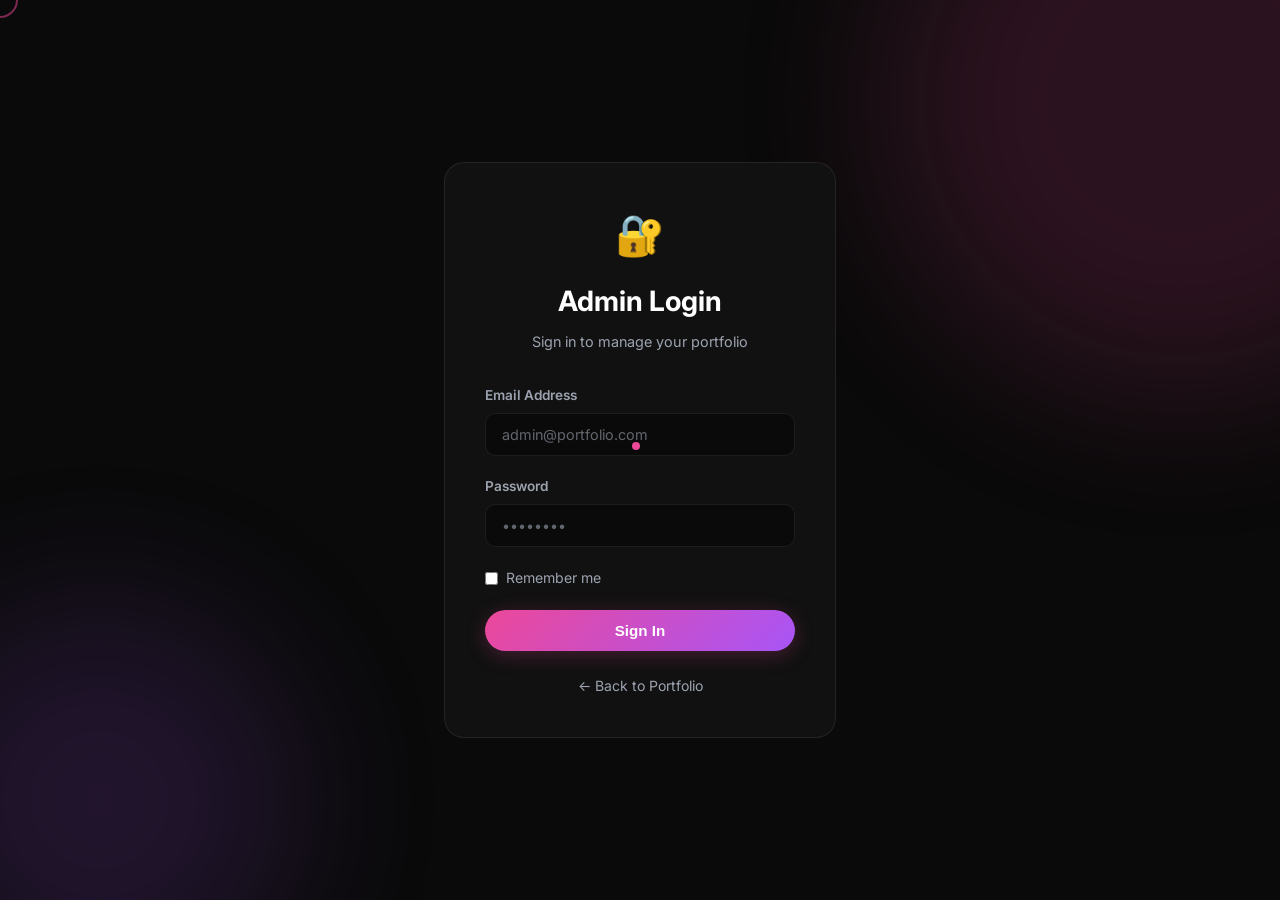
==== templates/login.html @ adeab5c2 "Add files via upload" ====
<!DOCTYPE html>
<html lang="en" data-theme="dark" data-accent="pink">
<head>
  <meta charset="UTF-8">
  <meta name="viewport" content="width=device-width, initial-scale=1.0">
  <title>Admin Login — Portfolio</title>
  <link rel="stylesheet" href="/static/css/style.css">
  <link rel="stylesheet" href="/static/css/animations.css">
  <link rel="preconnect" href="https://fonts.googleapis.com">
  <link href="https://fonts.googleapis.com/css2?family=Inter:wght@300;400;500;600;700&display=swap" rel="stylesheet">
</head>
<body class="login-page">
  <div class="cursor-dot" id="cursorDot"></div>
  <div class="cursor-ring" id="cursorRing"></div>
  <div class="bg-orbs">
    <div class="bg-orb bg-orb-1"></div>
    <div class="bg-orb bg-orb-2"></div>
  </div>

  <div class="login-container">
    <div class="login-card reveal">
      <div class="login-header">
        <div class="login-icon">🔐</div>
        <h1>Admin Login</h1>
        <p>Sign in to manage your portfolio</p>
      </div>
      <div class="login-error" id="loginError" style="display:none"></div>
      <form class="login-form" id="loginForm">
        <div class="form-group">
          <label>Email Address</label>
          <input type="email" name="email" id="emailInput" placeholder="admin@portfolio.com" required>
        </div>
        <div class="form-group">
          <label>Password</label>
          <input type="password" name="password" id="passwordInput" placeholder="••••••••" required>
        </div>
        <label class="checkbox-wrap">
          <input type="checkbox" id="rememberMe"> Remember me
        </label>
        <button type="submit" class="btn-primary btn-glow btn-full" id="loginBtn">
          Sign In
        </button>
      </form>
      <a href="/" class="back-link">← Back to Portfolio</a>
    </div>
  </div>

  <div class="toast-container" id="toastContainer"></div>
  <script src="/static/js/utils.js"></script>
  <script src="/static/js/cursor.js"></script>
  <script src="/static/js/animations.js"></script>
  <script>
    initScrollReveal();
    initCursor();

    document.getElementById('loginForm').addEventListener('submit', async function(e) {
      e.preventDefault();
      const btn = document.getElementById('loginBtn');
      const errEl = document.getElementById('loginError');
      btn.textContent = 'Signing in...';
      btn.disabled = true;
      errEl.style.display = 'none';

      const email = document.getElementById('emailInput').value;
      const password = document.getElementById('passwordInput').value;

      try {
        const res = await fetch('/papi/login', {
          method: 'POST',
          headers: { 'Content-Type': 'application/json' },
          body: JSON.stringify({ email, password }),
          credentials: 'include'
        });
        const data = await res.json();
        if (data.success) {
          showToast('Welcome back!', 'success');
          setTimeout(() => window.location.href = '/admin', 500);
        } else {
          errEl.textContent = data.error || 'Invalid credentials';
          errEl.style.display = 'block';
          btn.textContent = 'Sign In';
          btn.disabled = false;
        }
      } catch (err) {
        errEl.textContent = 'Connection error. Please try again.';
        errEl.style.display = 'block';
        btn.textContent = 'Sign In';
        btn.disabled = false;
      }
    });
  </script>
</body>
</html>
---- static/css/style.css ----
/* ── Variables ─────────────────────────────── */
:root {
  --primary: #ec4899;
  --primary-light: #f472b6;
  --primary-dark: #db2777;
  --bg-dark: #0a0a0a;
  --bg-card: #111111;
  --bg-card2: #1a1a1a;
  --text-primary: #ffffff;
  --text-secondary: #9ca3af;
  --border-color: rgba(255,255,255,0.08);
  --gradient-primary: linear-gradient(135deg, #ec4899, #a855f7);
  --shadow-glow: 0 0 30px rgba(236,72,153,0.25);
  --transition: all 0.3s cubic-bezier(0.4,0,0.2,1);
  --radius: 12px;
  --font: 'Inter', sans-serif;
}

[data-accent="pink"]    { --primary:#ec4899; --primary-light:#f472b6; --primary-dark:#db2777; --gradient-primary:linear-gradient(135deg,#ec4899,#a855f7); }
[data-accent="purple"]  { --primary:#a855f7; --primary-light:#c084fc; --primary-dark:#9333ea; --gradient-primary:linear-gradient(135deg,#a855f7,#6366f1); }
[data-accent="cyan"]    { --primary:#06b6d4; --primary-light:#22d3ee; --primary-dark:#0891b2; --gradient-primary:linear-gradient(135deg,#06b6d4,#3b82f6); }
[data-accent="emerald"] { --primary:#10b981; --primary-light:#34d399; --primary-dark:#059669; --gradient-primary:linear-gradient(135deg,#10b981,#06b6d4); }
[data-accent="amber"]   { --primary:#f59e0b; --primary-light:#fbbf24; --primary-dark:#d97706; --gradient-primary:linear-gradient(135deg,#f59e0b,#ef4444); }
[data-accent="rose"]    { --primary:#f43f5e; --primary-light:#fb7185; --primary-dark:#e11d48; --gradient-primary:linear-gradient(135deg,#f43f5e,#ec4899); }
[data-accent="mono"]    { --primary:#ffffff; --primary-light:#e5e7eb; --primary-dark:#d1d5db; --gradient-primary:linear-gradient(135deg,#ffffff,#9ca3af); }

[data-theme="light"] {
  --bg-dark: #f8fafc;
  --bg-card: #ffffff;
  --bg-card2: #f1f5f9;
  --text-primary: #0f172a;
  --text-secondary: #64748b;
  --border-color: rgba(0,0,0,0.08);
}

/* ── Reset ─────────────────────────────────── */
*, *::before, *::after { box-sizing: border-box; margin: 0; padding: 0; }
html { scroll-behavior: smooth; }
body {
  font-family: var(--font);
  background: var(--bg-dark);
  color: var(--text-primary);
  line-height: 1.6;
  overflow-x: hidden;
}
a { color: inherit; text-decoration: none; }
img { max-width: 100%; display: block; }

/* ── Scroll Progress ───────────────────────── */
.scroll-progress {
  position: fixed; top: 0; left: 0; height: 3px; z-index: 9999;
  background: var(--gradient-primary);
  width: 0%; transition: width 0.1s linear;
}

/* ── Background Orbs ───────────────────────── */
.bg-orbs { position: fixed; inset: 0; pointer-events: none; z-index: 0; overflow: hidden; }
.bg-orb {
  position: absolute; border-radius: 50%;
  filter: blur(80px); opacity: 0.15;
  animation: orbFloat 20s ease-in-out infinite;
}
.bg-orb-1 { width: 600px; height: 600px; top: -200px; right: -200px; background: var(--primary); animation-delay: 0s; }
.bg-orb-2 { width: 400px; height: 400px; bottom: -100px; left: -100px; background: #a855f7; animation-delay: -7s; }
.bg-orb-3 { width: 300px; height: 300px; top: 50%; left: 50%; background: var(--primary-light); animation-delay: -14s; }

/* ── Navbar ────────────────────────────────── */
.navbar {
  position: fixed; top: 0; left: 0; right: 0; z-index: 1000;
  padding: 1rem 0;
  background: rgba(10,10,10,0.8);
  backdrop-filter: blur(20px);
  border-bottom: 1px solid var(--border-color);
  transition: var(--transition);
}
[data-theme="light"] .navbar { background: rgba(248,250,252,0.85); }
.navbar.scrolled { padding: 0.6rem 0; }
.nav-container {
  max-width: 1200px; margin: 0 auto; padding: 0 1.5rem;
  display: flex; align-items: center; gap: 2rem;
}
.nav-logo {
  font-size: 1.25rem; font-weight: 700;
  background: var(--gradient-primary);
  -webkit-background-clip: text; -webkit-text-fill-color: transparent;
  background-clip: text; white-space: nowrap;
}
.nav-links {
  display: flex; list-style: none; gap: 0.25rem; flex: 1; justify-content: center;
}
.nav-link {
  padding: 0.4rem 0.75rem; border-radius: 8px; font-size: 0.9rem; font-weight: 500;
  color: var(--text-secondary); transition: var(--transition);
}
.nav-link:hover, .nav-link.active { color: var(--primary); }
.nav-actions { display: flex; align-items: center; gap: 0.5rem; }

/* ── Hamburger ─────────────────────────────── */
.hamburger {
  display: none; flex-direction: column; gap: 5px; cursor: pointer;
  background: none; border: none; padding: 0.5rem;
}
.hamburger span {
  display: block; width: 22px; height: 2px;
  background: var(--text-primary); border-radius: 2px; transition: var(--transition);
}
.hamburger.open span:nth-child(1) { transform: rotate(45deg) translate(5px,5px); }
.hamburger.open span:nth-child(2) { opacity: 0; }
.hamburger.open span:nth-child(3) { transform: rotate(-45deg) translate(5px,-5px); }

/* ── Buttons ───────────────────────────────── */
.btn-primary {
  display: inline-flex; align-items: center; justify-content: center;
  padding: 0.75rem 1.75rem; border-radius: 50px; font-weight: 600; font-size: 0.95rem;
  background: var(--gradient-primary); color: #fff; border: none; cursor: pointer;
  transition: var(--transition); position: relative; overflow: hidden;
}
.btn-primary:hover { transform: translateY(-2px); box-shadow: var(--shadow-glow); }
.btn-outline {
  display: inline-flex; align-items: center; justify-content: center;
  padding: 0.75rem 1.75rem; border-radius: 50px; font-weight: 600; font-size: 0.95rem;
  background: transparent; color: var(--text-primary);
  border: 1.5px solid var(--border-color); cursor: pointer; transition: var(--transition);
}
.btn-outline:hover { border-color: var(--primary); color: var(--primary); transform: translateY(-2px); }
.btn-sm { padding: 0.4rem 1rem; font-size: 0.8rem; }
.btn-full { width: 100%; }
.btn-glow { box-shadow: 0 4px 20px rgba(236,72,153,0.25); }

/* ── Hero ──────────────────────────────────── */
.hero {
  min-height: 100vh; display: flex; align-items: center;
  padding: 6rem 1.5rem 3rem; position: relative; z-index: 1;
}
.hero-content {
  max-width: 1200px; margin: 0 auto; width: 100%;
  display: grid; grid-template-columns: 1fr auto; gap: 4rem; align-items: center;
}
.availability-badge {
  display: inline-flex; align-items: center; gap: 0.5rem;
  padding: 0.35rem 1rem; border-radius: 50px; font-size: 0.85rem; font-weight: 500;
  background: rgba(236,72,153,0.12); border: 1px solid rgba(236,72,153,0.3);
  color: var(--primary); margin-bottom: 1.25rem;
}
.pulse-dot {
  width: 8px; height: 8px; border-radius: 50%; background: var(--primary);
  animation: pulse 2s ease-in-out infinite;
}
.hero-name {
  font-size: clamp(2.5rem, 5vw, 4rem); font-weight: 800;
  line-height: 1.1; margin-bottom: 0.5rem;
}
.hero-title {
  font-size: clamp(1.25rem, 3vw, 1.75rem); font-weight: 600;
  margin-bottom: 1.25rem;
}
.hero-about {
  font-size: 1.05rem; color: var(--text-secondary);
  max-width: 520px; margin-bottom: 2rem; line-height: 1.8;
}
.hero-social {
  display: flex; gap: 0.75rem; margin-bottom: 2rem; flex-wrap: wrap;
}
.social-link {
  display: inline-flex; align-items: center; justify-content: center;
  width: 42px; height: 42px; border-radius: 10px; font-size: 1.1rem;
  background: var(--bg-card); border: 1px solid var(--border-color);
  transition: var(--transition);
}
.social-link:hover { border-color: var(--primary); transform: translateY(-3px); box-shadow: 0 8px 20px rgba(0,0,0,0.3); }
.hero-cta { display: flex; gap: 1rem; flex-wrap: wrap; }
.avatar-ring {
  width: 260px; height: 260px; border-radius: 50%;
  background: var(--gradient-primary); padding: 4px;
  animation: spin-slow 10s linear infinite;
}
.avatar-img {
  width: 100%; height: 100%; border-radius: 50%;
  background: var(--bg-card);
  display: flex; align-items: center; justify-content: center;
  overflow: hidden; border: 4px solid var(--bg-dark);
}
.avatar-img img { width: 100%; height: 100%; object-fit: cover; }
.avatar-placeholder {
  font-size: 3.5rem; font-weight: 700;
  background: var(--gradient-primary);
  -webkit-background-clip: text; -webkit-text-fill-color: transparent;
  background-clip: text;
}

/* ── Stats ─────────────────────────────────── */
.stats-strip {
  background: var(--bg-card); border-top: 1px solid var(--border-color);
  border-bottom: 1px solid var(--border-color); padding: 1.5rem 1.5rem;
  position: relative; z-index: 1;
}
.stats-container {
  max-width: 1200px; margin: 0 auto;
  display: grid; grid-template-columns: repeat(auto-fit, minmax(150px,1fr)); gap: 1rem;
}
.stat-item { text-align: center; padding: 1rem; }
.stat-icon { font-size: 1.5rem; margin-bottom: 0.4rem; }
.stat-value { font-size: 1.5rem; font-weight: 700; color: var(--primary); }
.stat-label { font-size: 0.8rem; color: var(--text-secondary); text-transform: uppercase; letter-spacing: 0.05em; }

/* ── Sections ──────────────────────────────── */
.section { padding: 5rem 1.5rem; position: relative; z-index: 1; }
.section-alt { background: var(--bg-card); }
.container { max-width: 1200px; margin: 0 auto; }
.section-header { text-align: center; margin-bottom: 3.5rem; }
.section-title { font-size: clamp(1.75rem, 3vw, 2.5rem); font-weight: 800; margin-bottom: 0.75rem; }
.section-subtitle { color: var(--text-secondary); font-size: 1.05rem; }
.gradient-text {
  background: var(--gradient-primary);
  -webkit-background-clip: text; -webkit-text-fill-color: transparent; background-clip: text;
}

/* ── About ─────────────────────────────────── */
.about-grid { display: grid; grid-template-columns: 1fr 1fr; gap: 3rem; align-items: start; }
.about-sub { font-size: 1.1rem; font-weight: 600; margin-bottom: 1.25rem; }
.tech-grid { display: grid; grid-template-columns: repeat(auto-fill, minmax(100px,1fr)); gap: 0.75rem; }
.tech-card {
  background: var(--bg-card2); border: 1px solid var(--border-color);
  border-radius: var(--radius); padding: 1rem 0.75rem; text-align: center;
  transition: var(--transition); cursor: default;
}
.tech-card:hover { border-color: var(--primary); transform: translateY(-3px); }
.tech-icon { font-size: 1.5rem; margin-bottom: 0.4rem; }
.tech-name { font-size: 0.78rem; font-weight: 500; color: var(--text-secondary); }
.tabs { display: flex; gap: 0.5rem; margin-bottom: 1.5rem; border-bottom: 1px solid var(--border-color); }
.tab {
  padding: 0.6rem 1.25rem; border-radius: 8px 8px 0 0; font-size: 0.9rem; font-weight: 500;
  background: none; border: none; cursor: pointer; color: var(--text-secondary);
  transition: var(--transition); border-bottom: 2px solid transparent;
}
.tab.active { color: var(--primary); border-bottom-color: var(--primary); }
.tab-content { color: var(--text-secondary); line-height: 1.8; }
.info-row { display: flex; gap: 0.75rem; margin-bottom: 0.6rem; align-items: center; }
.info-icon { font-size: 1rem; }
.info-label { font-weight: 500; color: var(--text-primary); min-width: 80px; }
.info-value { color: var(--text-secondary); }

/* ── Services ──────────────────────────────── */
.services-grid { display: grid; grid-template-columns: repeat(auto-fit, minmax(240px,1fr)); gap: 1.5rem; }
.service-card {
  background: var(--bg-dark); border: 1px solid var(--border-color);
  border-radius: var(--radius); padding: 2rem; transition: var(--transition);
  position: relative; overflow: hidden;
}
[data-theme="light"] .service-card { background: var(--bg-card2); }
.service-card::before {
  content: ''; position: absolute; top: 0; left: 0; right: 0; height: 3px;
  background: var(--gradient-primary); transform: scaleX(0); transform-origin: left;
  transition: var(--transition);
}
.service-card:hover { transform: translateY(-6px); border-color: rgba(236,72,153,0.3); }
.service-card:hover::before { transform: scaleX(1); }
.service-icon { font-size: 2.5rem; margin-bottom: 1rem; }
.service-title { font-size: 1.1rem; font-weight: 700; margin-bottom: 0.75rem; }
.service-desc { color: var(--text-secondary); font-size: 0.92rem; line-height: 1.7; }

/* ── Skills ────────────────────────────────── */
.skills-category { margin-bottom: 2.5rem; }
.skills-cat-title {
  font-size: 1rem; font-weight: 600; color: var(--primary);
  text-transform: uppercase; letter-spacing: 0.05em; margin-bottom: 1.25rem;
  display: flex; align-items: center; gap: 0.5rem;
}
.skills-cat-title::after { content: ''; flex: 1; height: 1px; background: var(--border-color); }
.skills-list { display: grid; grid-template-columns: repeat(auto-fill, minmax(280px,1fr)); gap: 1rem; }
.skill-item { background: var(--bg-card2); border-radius: var(--radius); padding: 1rem 1.25rem; }
.skill-header { display: flex; justify-content: space-between; align-items: center; margin-bottom: 0.6rem; }
.skill-name { font-size: 0.9rem; font-weight: 600; display: flex; align-items: center; gap: 0.5rem; }
.skill-pct { font-size: 0.8rem; font-weight: 700; color: var(--primary); }
.skill-bar-bg { height: 6px; background: rgba(255,255,255,0.08); border-radius: 50px; overflow: hidden; }
[data-theme="light"] .skill-bar-bg { background: rgba(0,0,0,0.08); }
.skill-bar {
  height: 100%; border-radius: 50px;
  background: var(--gradient-primary);
  width: 0%; transition: width 1.2s cubic-bezier(0.4,0,0.2,1);
}

/* ── Projects ──────────────────────────────── */
.projects-grid { display: grid; grid-template-columns: repeat(auto-fit, minmax(300px,1fr)); gap: 1.5rem; }
.project-card {
  background: var(--bg-dark); border: 1px solid var(--border-color);
  border-radius: var(--radius); overflow: hidden; transition: var(--transition);
}
[data-theme="light"] .project-card { background: var(--bg-card2); }
.project-card:hover { transform: translateY(-6px); border-color: rgba(236,72,153,0.3); box-shadow: 0 20px 40px rgba(0,0,0,0.3); }
.project-img {
  width: 100%; height: 200px; background: linear-gradient(135deg, var(--bg-card2), var(--bg-card));
  display: flex; align-items: center; justify-content: center; font-size: 3rem;
  overflow: hidden;
}
.project-img img { width: 100%; height: 100%; object-fit: cover; }
.project-body { padding: 1.5rem; }
.project-title { font-size: 1.1rem; font-weight: 700; margin-bottom: 0.5rem; }
.project-desc { font-size: 0.88rem; color: var(--text-secondary); line-height: 1.6; margin-bottom: 1rem; }
.project-tags { display: flex; flex-wrap: wrap; gap: 0.4rem; margin-bottom: 1.25rem; }
.project-tag {
  padding: 0.2rem 0.6rem; border-radius: 50px; font-size: 0.75rem; font-weight: 500;
  background: rgba(236,72,153,0.1); color: var(--primary); border: 1px solid rgba(236,72,153,0.2);
}
.project-links { display: flex; gap: 0.75rem; }
.project-link {
  display: inline-flex; align-items: center; gap: 0.4rem;
  padding: 0.4rem 0.9rem; border-radius: 8px; font-size: 0.8rem; font-weight: 600;
  background: var(--bg-card2); border: 1px solid var(--border-color); transition: var(--transition);
}
.project-link:hover { border-color: var(--primary); color: var(--primary); }

/* ── Timeline ──────────────────────────────── */
.timeline { position: relative; padding-left: 2rem; }
.timeline::before {
  content: ''; position: absolute; left: 0; top: 0; bottom: 0;
  width: 2px; background: linear-gradient(to bottom, var(--primary), transparent);
}
.timeline-item { position: relative; padding: 0 0 2.5rem 2rem; }
.timeline-dot {
  position: absolute; left: -2.4rem; top: 0.25rem;
  width: 14px; height: 14px; border-radius: 50%;
  background: var(--gradient-primary); border: 2px solid var(--bg-dark);
  box-shadow: 0 0 0 4px rgba(236,72,153,0.15);
}
[data-theme="light"] .timeline-dot { border-color: var(--bg-dark); }
.timeline-card {
  background: var(--bg-dark); border: 1px solid var(--border-color);
  border-radius: var(--radius); padding: 1.5rem; transition: var(--transition);
}
[data-theme="light"] .timeline-card { background: var(--bg-card2); }
.timeline-card:hover { border-color: rgba(236,72,153,0.3); }
.timeline-header { display: flex; align-items: flex-start; gap: 1rem; margin-bottom: 0.5rem; }
.timeline-icon { font-size: 1.5rem; }
.timeline-title { font-size: 1rem; font-weight: 700; }
.timeline-sub { font-size: 0.88rem; color: var(--primary); font-weight: 500; }
.timeline-date { font-size: 0.8rem; color: var(--text-secondary); margin-top: 0.2rem; }
.timeline-desc { font-size: 0.88rem; color: var(--text-secondary); line-height: 1.7; margin-top: 0.75rem; }
.current-badge {
  display: inline-block; padding: 0.15rem 0.5rem; border-radius: 50px;
  font-size: 0.7rem; font-weight: 600; background: rgba(236,72,153,0.15);
  color: var(--primary); border: 1px solid rgba(236,72,153,0.3); margin-left: 0.5rem;
}

/* ── Certifications ────────────────────────── */
.certs-grid { display: grid; grid-template-columns: repeat(auto-fit, minmax(260px,1fr)); gap: 1.25rem; }
.cert-card {
  background: var(--bg-dark); border: 1px solid var(--border-color);
  border-radius: var(--radius); padding: 1.5rem; transition: var(--transition);
  display: flex; align-items: center; gap: 1rem;
}
[data-theme="light"] .cert-card { background: var(--bg-card2); }
.cert-card:hover { border-color: rgba(236,72,153,0.3); transform: translateY(-3px); }
.cert-icon { font-size: 2rem; }
.cert-name { font-size: 0.95rem; font-weight: 700; margin-bottom: 0.25rem; }
.cert-issuer { font-size: 0.82rem; color: var(--text-secondary); }
.cert-date { font-size: 0.78rem; color: var(--primary); margin-top: 0.2rem; }
.cert-link { display: inline-block; margin-top: 0.5rem; font-size: 0.78rem; color: var(--primary); }

/* ── Languages ─────────────────────────────── */
.langs-grid { display: flex; flex-wrap: wrap; gap: 1rem; justify-content: center; }
.lang-badge {
  background: var(--bg-card2); border: 1px solid var(--border-color);
  border-radius: var(--radius); padding: 1rem 1.5rem; text-align: center; min-width: 140px;
  transition: var(--transition);
}
.lang-badge:hover { border-color: var(--primary); transform: translateY(-3px); }
.lang-name { font-size: 1rem; font-weight: 700; margin-bottom: 0.25rem; }
.lang-level {
  font-size: 0.78rem; padding: 0.2rem 0.6rem; border-radius: 50px;
  background: rgba(236,72,153,0.1); color: var(--primary); display: inline-block; margin-top: 0.3rem;
}

/* ── Interests ─────────────────────────────── */
.interests-grid { display: flex; flex-wrap: wrap; gap: 1rem; justify-content: center; }
.interest-item {
  display: flex; align-items: center; gap: 0.6rem;
  background: var(--bg-card2); border: 1px solid var(--border-color);
  border-radius: 50px; padding: 0.6rem 1.25rem; transition: var(--transition);
}
.interest-item:hover { border-color: var(--primary); transform: translateY(-2px); }
.interest-icon { font-size: 1.1rem; }
.interest-name { font-size: 0.9rem; font-weight: 500; }

/* ── Achievements ──────────────────────────── */
.achievements-grid { display: grid; grid-template-columns: repeat(auto-fit, minmax(280px,1fr)); gap: 1.5rem; }
.achievement-card {
  background: var(--bg-dark); border: 1px solid var(--border-color);
  border-radius: var(--radius); padding: 1.75rem; transition: var(--transition);
}
[data-theme="light"] .achievement-card { background: var(--bg-card2); }
.achievement-card:hover { border-color: rgba(236,72,153,0.3); transform: translateY(-4px); }
.achievement-icon { font-size: 2rem; margin-bottom: 0.75rem; }
.achievement-title { font-size: 1rem; font-weight: 700; margin-bottom: 0.4rem; }
.achievement-desc { font-size: 0.85rem; color: var(--text-secondary); line-height: 1.6; }
.achievement-meta { display: flex; gap: 0.5rem; margin-top: 0.75rem; flex-wrap: wrap; }
.achievement-tag {
  font-size: 0.72rem; padding: 0.15rem 0.5rem; border-radius: 50px;
  background: rgba(236,72,153,0.1); color: var(--primary); border: 1px solid rgba(236,72,153,0.2);
}

/* ── Contact ───────────────────────────────── */
.contact-grid { display: grid; grid-template-columns: 1fr 1.5fr; gap: 3rem; }
.contact-item { display: flex; align-items: center; gap: 1rem; margin-bottom: 1.5rem; }
.contact-item-icon {
  width: 48px; height: 48px; border-radius: 12px;
  background: rgba(236,72,153,0.1); border: 1px solid rgba(236,72,153,0.2);
  display: flex; align-items: center; justify-content: center; font-size: 1.2rem; flex-shrink: 0;
}
.contact-item-label { font-size: 0.78rem; color: var(--text-secondary); text-transform: uppercase; letter-spacing: 0.05em; }
.contact-item-value { font-size: 0.95rem; font-weight: 600; }
.contact-form-wrap {
  background: var(--bg-card2); border: 1px solid var(--border-color);
  border-radius: var(--radius); padding: 2rem;
}
.contact-form { display: flex; flex-direction: column; gap: 1.25rem; }
.form-group { display: flex; flex-direction: column; gap: 0.4rem; }
.form-group label { font-size: 0.85rem; font-weight: 600; color: var(--text-secondary); }
.form-group input, .form-group textarea, .form-group select {
  width: 100%; padding: 0.75rem 1rem;
  background: var(--bg-dark); border: 1px solid var(--border-color);
  border-radius: 10px; color: var(--text-primary); font-family: var(--font); font-size: 0.9rem;
  transition: var(--transition); outline: none; resize: vertical;
}
[data-theme="light"] .form-group input, [data-theme="light"] .form-group textarea, [data-theme="light"] .form-group select {
  background: var(--bg-card);
}
.form-group input:focus, .form-group textarea:focus, .form-group select:focus {
  border-color: var(--primary); box-shadow: 0 0 0 3px rgba(236,72,153,0.1);
}
.form-group input::placeholder, .form-group textarea::placeholder { color: var(--text-secondary); opacity: 0.6; }

/* ── Footer ────────────────────────────────── */
.footer {
  background: var(--bg-card); border-top: 1px solid var(--border-color);
  padding: 2rem 1.5rem; text-align: center;
  position: relative; z-index: 1;
}
.footer-content { max-width: 1200px; margin: 0 auto; }
.footer p { color: var(--text-secondary); font-size: 0.88rem; margin-bottom: 0.3rem; }
.footer-copy { font-size: 0.8rem !important; }

/* ── Login ─────────────────────────────────── */
.login-page { display: flex; align-items: center; justify-content: center; min-height: 100vh; }
.login-container { width: 100%; max-width: 440px; padding: 1.5rem; position: relative; z-index: 1; }
.login-card {
  background: var(--bg-card); border: 1px solid var(--border-color);
  border-radius: 20px; padding: 2.5rem;
}
.login-header { text-align: center; margin-bottom: 2rem; }
.login-icon { font-size: 2.5rem; margin-bottom: 0.75rem; }
.login-header h1 { font-size: 1.75rem; font-weight: 700; margin-bottom: 0.4rem; }
.login-header p { color: var(--text-secondary); font-size: 0.9rem; }
.login-form { display: flex; flex-direction: column; gap: 1.25rem; }
.login-error {
  background: rgba(239,68,68,0.1); border: 1px solid rgba(239,68,68,0.3);
  color: #f87171; padding: 0.75rem 1rem; border-radius: 10px;
  font-size: 0.88rem; margin-bottom: 0.5rem;
}
.checkbox-wrap { display: flex; align-items: center; gap: 0.5rem; font-size: 0.88rem; color: var(--text-secondary); cursor: pointer; }
.checkbox-wrap input { cursor: pointer; accent-color: var(--primary); }
.back-link { display: block; text-align: center; margin-top: 1.5rem; font-size: 0.88rem; color: var(--text-secondary); transition: var(--transition); }
.back-link:hover { color: var(--primary); }

/* ── Toast ─────────────────────────────────── */
.toast-container { position: fixed; bottom: 1.5rem; right: 1.5rem; z-index: 9999; display: flex; flex-direction: column; gap: 0.5rem; }
.toast {
  display: flex; align-items: center; gap: 0.75rem;
  padding: 0.875rem 1.25rem; border-radius: 12px; min-width: 280px; max-width: 380px;
  font-size: 0.9rem; font-weight: 500; animation: toastSlide 0.3s ease;
  backdrop-filter: blur(10px);
}
.toast.success { background: rgba(16,185,129,0.15); border: 1px solid rgba(16,185,129,0.3); color: #6ee7b7; }
.toast.error { background: rgba(239,68,68,0.15); border: 1px solid rgba(239,68,68,0.3); color: #fca5a5; }
.toast.info { background: rgba(59,130,246,0.15); border: 1px solid rgba(59,130,246,0.3); color: #93c5fd; }

/* ── Utility ───────────────────────────────── */
.hidden { display: none !important; }
.text-primary { color: var(--text-primary); }
.text-secondary { color: var(--text-secondary); }
.no-section { display: none; }
---- static/css/animations.css ----
/* ── Keyframes ─────────────────────────────── */
@keyframes pulse {
  0%, 100% { opacity: 1; transform: scale(1); }
  50%       { opacity: 0.5; transform: scale(1.2); }
}

@keyframes spin-slow {
  from { transform: rotate(0deg); }
  to   { transform: rotate(360deg); }
}

@keyframes orbFloat {
  0%, 100% { transform: translate(0,0) scale(1); }
  33%       { transform: translate(30px,-40px) scale(1.05); }
  66%       { transform: translate(-20px,20px) scale(0.95); }
}

@keyframes toastSlide {
  from { opacity: 0; transform: translateX(100%); }
  to   { opacity: 1; transform: translateX(0); }
}

@keyframes fadeInUp {
  from { opacity: 0; transform: translateY(40px); }
  to   { opacity: 1; transform: translateY(0); }
}

@keyframes shimmer {
  from { background-position: -200% center; }
  to   { background-position: 200% center; }
}

/* ── Scroll Reveal ─────────────────────────── */
.reveal {
  opacity: 0;
  transform: translateY(30px);
  transition: opacity 0.7s cubic-bezier(0.4,0,0.2,1), transform 0.7s cubic-bezier(0.4,0,0.2,1);
}
.reveal.active {
  opacity: 1;
  transform: translateY(0);
}
.reveal:nth-child(2) { transition-delay: 0.1s; }
.reveal:nth-child(3) { transition-delay: 0.2s; }
.reveal:nth-child(4) { transition-delay: 0.3s; }

/* Staggered children */
.stagger > * {
  opacity: 0;
  transform: translateY(20px);
  transition: opacity 0.5s ease, transform 0.5s ease;
}
.stagger.active > * { opacity: 1; transform: translateY(0); }
.stagger.active > *:nth-child(1) { transition-delay: 0s; }
.stagger.active > *:nth-child(2) { transition-delay: 0.1s; }
.stagger.active > *:nth-child(3) { transition-delay: 0.15s; }
.stagger.active > *:nth-child(4) { transition-delay: 0.2s; }
.stagger.active > *:nth-child(5) { transition-delay: 0.25s; }
.stagger.active > *:nth-child(6) { transition-delay: 0.3s; }
.stagger.active > *:nth-child(n+7) { transition-delay: 0.35s; }

/* ── Custom Cursor ─────────────────────────── */
.cursor-dot {
  position: fixed; z-index: 10000; pointer-events: none;
  width: 8px; height: 8px; border-radius: 50%;
  background: var(--primary);
  transform: translate(-50%, -50%);
  transition: transform 0.1s ease;
}
.cursor-ring {
  position: fixed; z-index: 9999; pointer-events: none;
  width: 36px; height: 36px; border-radius: 50%;
  border: 2px solid rgba(236,72,153,0.5);
  transform: translate(-50%, -50%);
  transition: all 0.15s ease;
}
.cursor-dot.hover  { transform: translate(-50%,-50%) scale(2.5); }
.cursor-ring.hover { width: 52px; height: 52px; border-color: var(--primary); opacity: 0.6; }
.cursor-dot.click  { transform: translate(-50%,-50%) scale(0.6); }

@media (pointer: coarse) {
  .cursor-dot, .cursor-ring { display: none; }
}

/* ── Loading Spinner ───────────────────────── */
.spinner {
  width: 24px; height: 24px; border-radius: 50%;
  border: 3px solid var(--border-color);
  border-top-color: var(--primary);
  animation: spin-slow 0.8s linear infinite;
  display: inline-block;
}

/* ── Shimmer Loading ───────────────────────── */
.skeleton {
  background: linear-gradient(90deg, var(--bg-card) 25%, var(--bg-card2) 50%, var(--bg-card) 75%);
  background-size: 200% 100%;
  animation: shimmer 1.5s infinite;
  border-radius: 8px;
}

/* ── Counter Animation ─────────────────────── */
.counter { display: inline-block; }
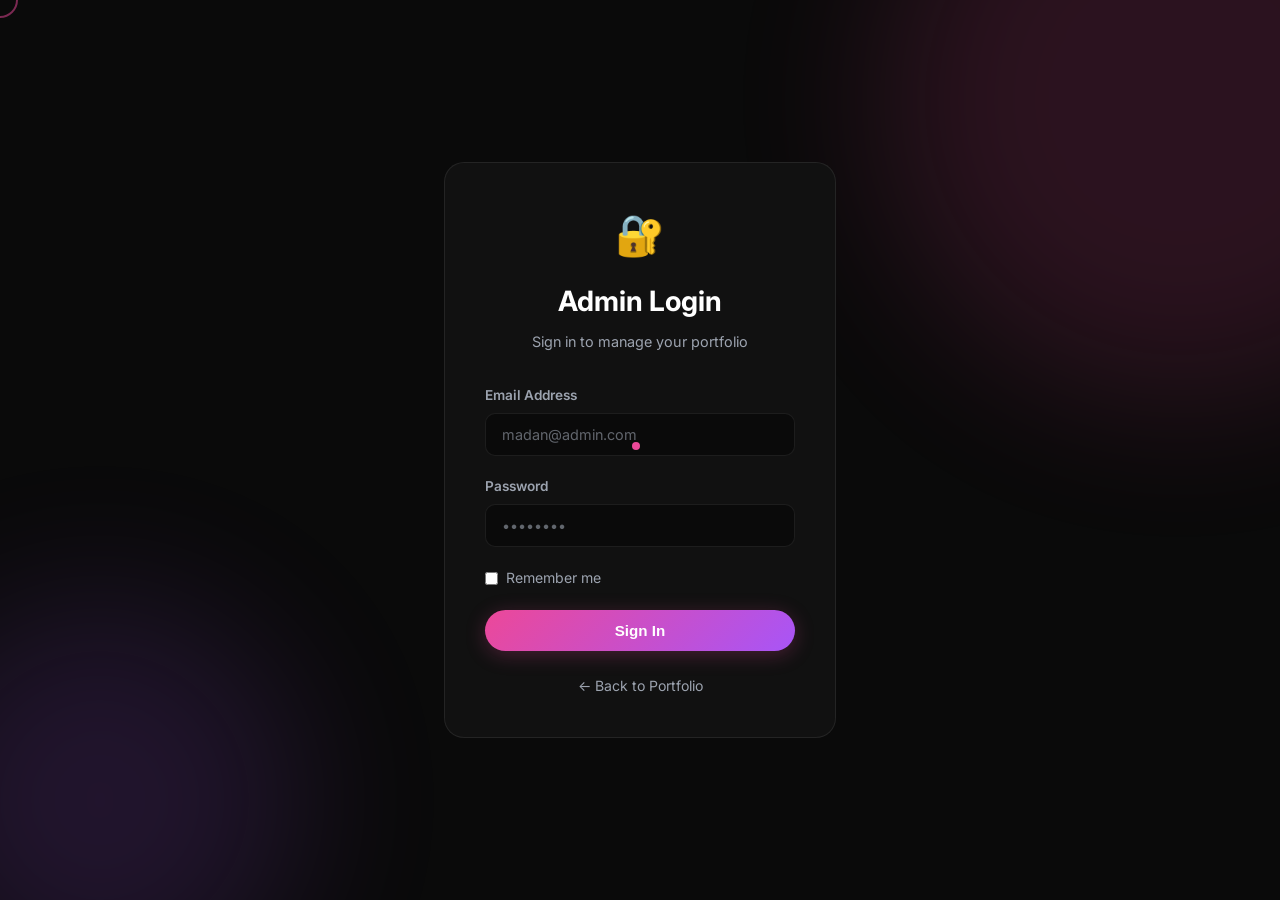
==== commit 40b811f1: "Add files via upload" ====
--- a/templates/login.html
+++ b/templates/login.html
@@ -28,7 +28,7 @@
       <form class="login-form" id="loginForm">
         <div class="form-group">
           <label>Email Address</label>
-          <input type="email" name="email" id="emailInput" placeholder="admin@portfolio.com" required>
+          <input type="email" name="email" id="emailInput" placeholder="madan@admin.com" required>
         </div>
         <div class="form-group">
           <label>Password</label>
